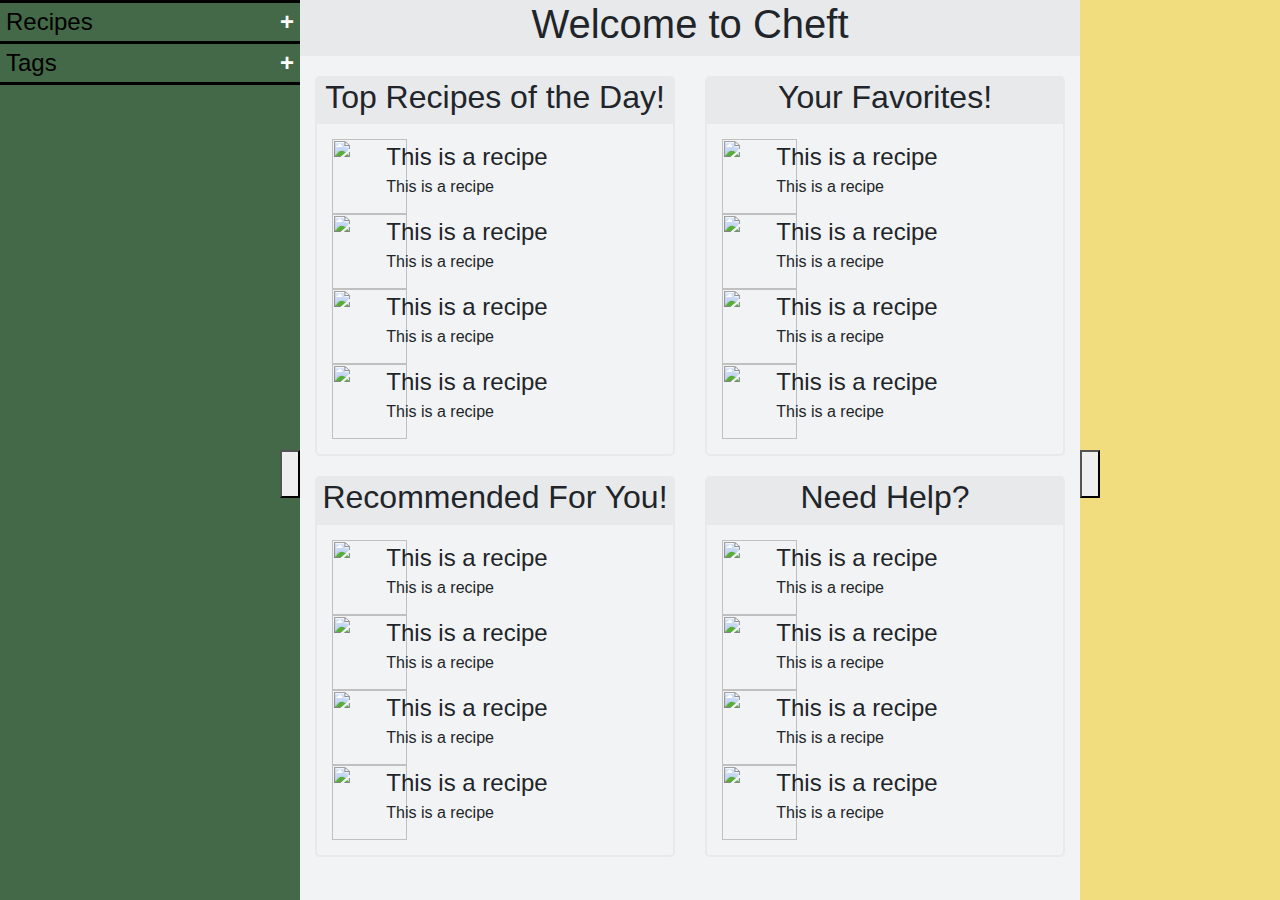
==== app/index/index.html @ 9610a46c "inital commit" ====
<!doctype html>
<html class="no-js" lang="en">

<head>
    <meta charset="utf-8">
    <meta http-equiv="x-ua-compatible" content="ie=edge">
    <title>Cheft</title>
    <meta name="author" content="Group 3">
    <meta name="description" content="Cooking with some theft!">
    <meta name="keywords" content="Cooking Recipe Social Media" />
    <meta name="robots" content="INDEX,FOLLOW">
    
    
    <!-- Load Sidebars -->
    <script src="../../global/js/banner.js"></script>
    
    
    <!-- Bootstrap -->
    <link rel="stylesheet" href="https://stackpath.bootstrapcdn.com/bootstrap/4.3.1/css/bootstrap.min.css" integrity="sha384-ggOyR0iXCbMQv3Xipma34MD+dH/1fQ784/j6cY/iJTQUOhcWr7x9JvoRxT2MZw1T" crossorigin="anonymous">

    <!-- Load Style Sheets-->
    <link rel="stylesheet" href="./index.css">
    <link rel="stylesheet" href="../../global/css/site.css">
    

</head>

<body>

    <div class="main">

        <div class="Sidebar-Left" id="Sidebar-Left"></div>

        <div class="content">
            <div class="banner-wrapper">
                <h1>Welcome to Cheft</h1>
            </div>
            <div class="widget-area">
                <div class="row">
                    <div class="col-lg-6">
                        <div class="widget-wrapper">
                            <div class="widget-header">
                                <h2>Top Recipes of the Day!</h2>
                            </div>
                            <div class="widget-body">
                                <div class="row">
                                    <div class="col-12">
                                        <div class="row no-gutters">
                                            <div class="col-sm-2">
                                                <img src="../../assets/img/recipe/temp.jpg" width="75px" height="75px">
                                            </div>
                                            <div class="col-sm-10">
                                                <div style="display:flex; flex-direction:column;">
                                                    <span style="font-size: 24px;">This is a recipe</span>
                                                    <span style="font-size: 16px;">This is a recipe</span>
                                                </div>
                                            </div>
                                        </div>
                                    </div>
                                    <div class="col-12">
                                        <div class="row no-gutters">
                                            <div class="col-sm-2">
                                                <img src="../../assets/img/recipe/temp.jpg" width="75px" height="75px">
                                            </div>
                                            <div class="col-sm-10">
                                                <div style="display:flex; flex-direction:column;">
                                                    <span style="font-size: 24px;">This is a recipe</span>
                                                    <span style="font-size: 16px;">This is a recipe</span>
                                                </div>
                                            </div>
                                        </div>
                                    </div>
                                    <div class="col-12">
                                        <div class="row no-gutters">
                                            <div class="col-sm-2">
                                                <img src="../../assets/img/recipe/temp.jpg" width="75px" height="75px">
                                            </div>
                                            <div class="col-sm-10">
                                                <div style="display:flex; flex-direction:column;">
                                                    <span style="font-size: 24px;">This is a recipe</span>
                                                    <span style="font-size: 16px;">This is a recipe</span>
                                                </div>
                                            </div>
                                        </div>
                                    </div>
                                    <div class="col-12">
                                        <div class="row no-gutters">
                                            <div class="col-sm-2">
                                                <img src="../../assets/img/recipe/temp.jpg" width="75px" height="75px">
                                            </div>
                                            <div class="col-sm-10">
                                                <div style="display:flex; flex-direction:column;">
                                                    <span style="font-size: 24px;">This is a recipe</span>
                                                    <span style="font-size: 16px;">This is a recipe</span>
                                                </div>
                                            </div>
                                        </div>
                                    </div>
                                </div>
                            </div>
                        </div>
                    </div>
                    <div class="col-lg-6">
                        <div class="widget-wrapper">
                            <div class="widget-header">
                                <h2>Your Favorites!</h2>
                            </div>
                            <div class="widget-body">
                                <div class="row">
                                    <div class="col-12">
                                        <div class="row no-gutters">
                                            <div class="col-sm-2">
                                                <img src="../../assets/img/recipe/temp.jpg" width="75px" height="75px">
                                            </div>
                                            <div class="col-sm-10">
                                                <div style="display:flex; flex-direction:column;">
                                                    <span style="font-size: 24px;">This is a recipe</span>
                                                    <span style="font-size: 16px;">This is a recipe</span>
                                                </div>
                                            </div>
                                        </div>
                                    </div>
                                    <div class="col-12">
                                        <div class="row no-gutters">
                                            <div class="col-sm-2">
                                                <img src="../../assets/img/recipe/temp.jpg" width="75px" height="75px">
                                            </div>
                                            <div class="col-sm-10">
                                                <div style="display:flex; flex-direction:column;">
                                                    <span style="font-size: 24px;">This is a recipe</span>
                                                    <span style="font-size: 16px;">This is a recipe</span>
                                                </div>
                                            </div>
                                        </div>
                                    </div>
                                    <div class="col-12">
                                        <div class="row no-gutters">
                                            <div class="col-sm-2">
                                                <img src="../../assets/img/recipe/temp.jpg" width="75px" height="75px">
                                            </div>
                                            <div class="col-sm-10">
                                                <div style="display:flex; flex-direction:column;">
                                                    <span style="font-size: 24px;">This is a recipe</span>
                                                    <span style="font-size: 16px;">This is a recipe</span>
                                                </div>
                                            </div>
                                        </div>
                                    </div>
                                    <div class="col-12">
                                        <div class="row no-gutters">
                                            <div class="col-sm-2">
                                                <img src="../../assets/img/recipe/temp.jpg" width="75px" height="75px">
                                            </div>
                                            <div class="col-sm-10">
                                                <div style="display:flex; flex-direction:column;">
                                                    <span style="font-size: 24px;">This is a recipe</span>
                                                    <span style="font-size: 16px;">This is a recipe</span>
                                                </div>
                                            </div>
                                        </div>
                                    </div>
                                </div>
                            </div>
                        </div>
                    </div>
                    <div class="col-lg-6">
                        <div class="widget-wrapper">
                            <div class="widget-header">
                                <h2>Recommended For You!</h2>
                            </div>
                            <div class="widget-body">
                                <div class="row">
                                    <div class="col-12">
                                        <div class="row no-gutters">
                                            <div class="col-sm-2">
                                                <img src="../../assets/img/recipe/temp.jpg" width="75px" height="75px">
                                            </div>
                                            <div class="col-sm-10">
                                                <div style="display:flex; flex-direction:column;">
                                                    <span style="font-size: 24px;">This is a recipe</span>
                                                    <span style="font-size: 16px;">This is a recipe</span>
                                                </div>
                                            </div>
                                        </div>
                                    </div>
                                    <div class="col-12">
                                        <div class="row no-gutters">
                                            <div class="col-sm-2">
                                                <img src="../../assets/img/recipe/temp.jpg" width="75px" height="75px">
                                            </div>
                                            <div class="col-sm-10">
                                                <div style="display:flex; flex-direction:column;">
                                                    <span style="font-size: 24px;">This is a recipe</span>
                                                    <span style="font-size: 16px;">This is a recipe</span>
                                                </div>
                                            </div>
                                        </div>
                                    </div>
                                    <div class="col-12">
                                        <div class="row no-gutters">
                                            <div class="col-sm-2">
                                                <img src="../../assets/img/recipe/temp.jpg" width="75px" height="75px">
                                            </div>
                                            <div class="col-sm-10">
                                                <div style="display:flex; flex-direction:column;">
                                                    <span style="font-size: 24px;">This is a recipe</span>
                                                    <span style="font-size: 16px;">This is a recipe</span>
                                                </div>
                                            </div>
                                        </div>
                                    </div>
                                    <div class="col-12">
                                        <div class="row no-gutters">
                                            <div class="col-sm-2">
                                                <img src="../../assets/img/recipe/temp.jpg" width="75px" height="75px">
                                            </div>
                                            <div class="col-sm-10">
                                                <div style="display:flex; flex-direction:column;">
                                                    <span style="font-size: 24px;">This is a recipe</span>
                                                    <span style="font-size: 16px;">This is a recipe</span>
                                                </div>
                                            </div>
                                        </div>
                                    </div>
                                </div>
                            </div>
                        </div>
                    </div>
                    <div class="col-lg-6">
                        <div class="widget-wrapper">
                            <div class="widget-header">
                                <h2>Need Help?</h2>
                            </div>
                            <div class="widget-body">
                                <div class="row">
                                    <div class="col-12">
                                        <div class="row no-gutters">
                                            <div class="col-sm-2">
                                                <img src="../../assets/img/recipe/temp.jpg" width="75px" height="75px">
                                            </div>
                                            <div class="col-sm-10">
                                                <div style="display:flex; flex-direction:column;">
                                                    <span style="font-size: 24px;">This is a recipe</span>
                                                    <span style="font-size: 16px;">This is a recipe</span>
                                                </div>
                                            </div>
                                        </div>
                                    </div>
                                    <div class="col-12">
                                        <div class="row no-gutters">
                                            <div class="col-sm-2">
                                                <img src="../../assets/img/recipe/temp.jpg" width="75px" height="75px">
                                            </div>
                                            <div class="col-sm-10">
                                                <div style="display:flex; flex-direction:column;">
                                                    <span style="font-size: 24px;">This is a recipe</span>
                                                    <span style="font-size: 16px;">This is a recipe</span>
                                                </div>
                                            </div>
                                        </div>
                                    </div>
                                    <div class="col-12">
                                        <div class="row no-gutters">
                                            <div class="col-sm-2">
                                                <img src="../../assets/img/recipe/temp.jpg" width="75px" height="75px">
                                            </div>
                                            <div class="col-sm-10">
                                                <div style="display:flex; flex-direction:column;">
                                                    <span style="font-size: 24px;">This is a recipe</span>
                                                    <span style="font-size: 16px;">This is a recipe</span>
                                                </div>
                                            </div>
                                        </div>
                                    </div>
                                    <div class="col-12">
                                        <div class="row no-gutters">
                                            <div class="col-sm-2">
                                                <img src="../../assets/img/recipe/temp.jpg" width="75px" height="75px">
                                            </div>
                                            <div class="col-sm-10">
                                                <div style="display:flex; flex-direction:column;">
                                                    <span style="font-size: 24px;">This is a recipe</span>
                                                    <span style="font-size: 16px;">This is a recipe</span>
                                                </div>
                                            </div>
                                        </div>
                                    </div>
                                </div>
                            </div>
                        </div>
                    </div>
                </div>
            </div>
        </div>
      
        <div class="Sidebar-Right" id="Sidebar-Right"></div>
      
    </div>

    <!-- JavaScript -->
    <script src="https://code.jquery.com/jquery-3.3.1.slim.min.js" integrity="sha384-q8i/X+965DzO0rT7abK41JStQIAqVgRVzpbzo5smXKp4YfRvH+8abtTE1Pi6jizo" crossorigin="anonymous"></script><script src="https://cdnjs.cloudflare.com/ajax/libs/popper.js/1.14.7/umd/popper.min.js" integrity="sha384-UO2eT0CpHqdSJQ6hJty5KVphtPhzWj9WO1clHTMGa3JDZwrnQq4sF86dIHNDz0W1" crossorigin="anonymous"></script>
    <script src="https://stackpath.bootstrapcdn.com/bootstrap/4.3.1/js/bootstrap.min.js" integrity="sha384-JjSmVgyd0p3pXB1rRibZUAYoIIy6OrQ6VrjIEaFf/nJGzIxFDsf4x0xIM+B07jRM" crossorigin="anonymous"></script>
    
    <!-- Load Sidebars -->
    <script src="../../global/js/banner.js"></script>
    <script src="../../global/js/bannerCollapse.js"></script>

    <!-- Load Page Logic -->
    <script src="./index.js"></script>
</body>

</html>
---- app/index/index.css ----
.banner-wrapper
{
    width: 100%;
    display: flex;
    justify-content: center;
    align-items: center;
    background-color: #E7E9EB;
    margin-bottom: 20px;
}

.widget-area
{
    padding-left: 15px;
    padding-right: 15px;
}

.widget-wrapper
{
    border: solid;
    border-width: 2px;
    border-radius: 5px;
    border-color: #E7E9EB;
    margin-bottom: 20px;
}

.widget-header
{
    display: flex;
    justify-content: center;
    align-items: center;
    background-color: #E7E9EB;
}

.widget-body
{
    padding: 15px;
}
---- global/css/site.css ----
body {
width: 100%;
height: 100%;
overflow: hidden;

}

.main {
width: 100%;
height: 100%;
overflow: hidden;
}

.Sidebar-Left {
float: left;
position: fixed;
width: 300px;
height: 100vh;
background-color: #446948;
}

.Sidebar-Left.collapsed {
  width: 20px;
}

.content {
float: left;
width: calc(100% - 500px);
height: 100%;
margin-left: 300px;
min-height: 100vh;
background-color: #f2f3f4;
}

.content.leftCollapse {
  width: calc(100% - 220px);
  margin-left: 20px;
}

.content.rightCollapse {
  width: calc(100% - 320px);
}

.content.wholeCollapse {
  width: calc(100% - 40px);
  margin-left: 20px;
}

.Sidebar-Right {
position: fixed;
margin-left: calc(calc(100% - 500px) + 300px);
width: 200px;
height: 100vh;
background-color: #f2dd7e;
}

.Sidebar-Right.collapsed {
  width: 20px;
  margin-left: calc(calc(100% - 500px) + 300px + 180px);
}


/* Needs to be reconfigured
@media(max-width:1200px ){
    .Sidebar-Left {
        display: none;
    }
    .Sidebar-Right {
        display: none;
    }
    .content {
        width: 100%;
        margin: 0;
    }
}
*/

/* Style the button that is used to open and close the collapsible content */
.collapsible {
    background-color: transparent;
    cursor: pointer;
    border-top: solid;
    border-bottom: none;
    border-left: none;
    border-right: none;
    border-width: 3px;
    width: 100%;
    outline: none;
    text-align: left;
    font-size: 24px;
  }

  .collapsible:last-of-type {
    border-bottom: solid;
  }

  .collapsible:last-of-type.active {
    border-bottom: none;
  }

  
  /* Add a background color to the button if it is clicked on (add the .active class with JS), and when you move the mouse over it (hover) */
  .active, .collapsible:hover {
    background-color: transparent;
  }

  button:focus.collapsible {
    outline: none;
  }

  .collapsible:after {
    content: '\002B';
    color: white;
    font-weight: bold;
    float: right;
    margin-left: 5px;
  }
  
  .active:after {
    content: "\2212";
  }
  
  /* Style the collapsible content. Note: hidden by default */
  .collapse-content {
    padding: 0 18px;
    max-height: 0;
    overflow: hidden;
    transition: max-height 0.2s ease-out;
    background-color: transparent;
  }

  .collapse-left {
    position: absolute;
    top: 50%;
    right: 0;
    height: 3rem;
    width: 20px;
    z-index: 3;
  }
  .collapse-right {
    position: absolute;
    top: 50%;
    left: 0;
    height: 3rem;
    width: 20px;
    z-index: 3;
  }
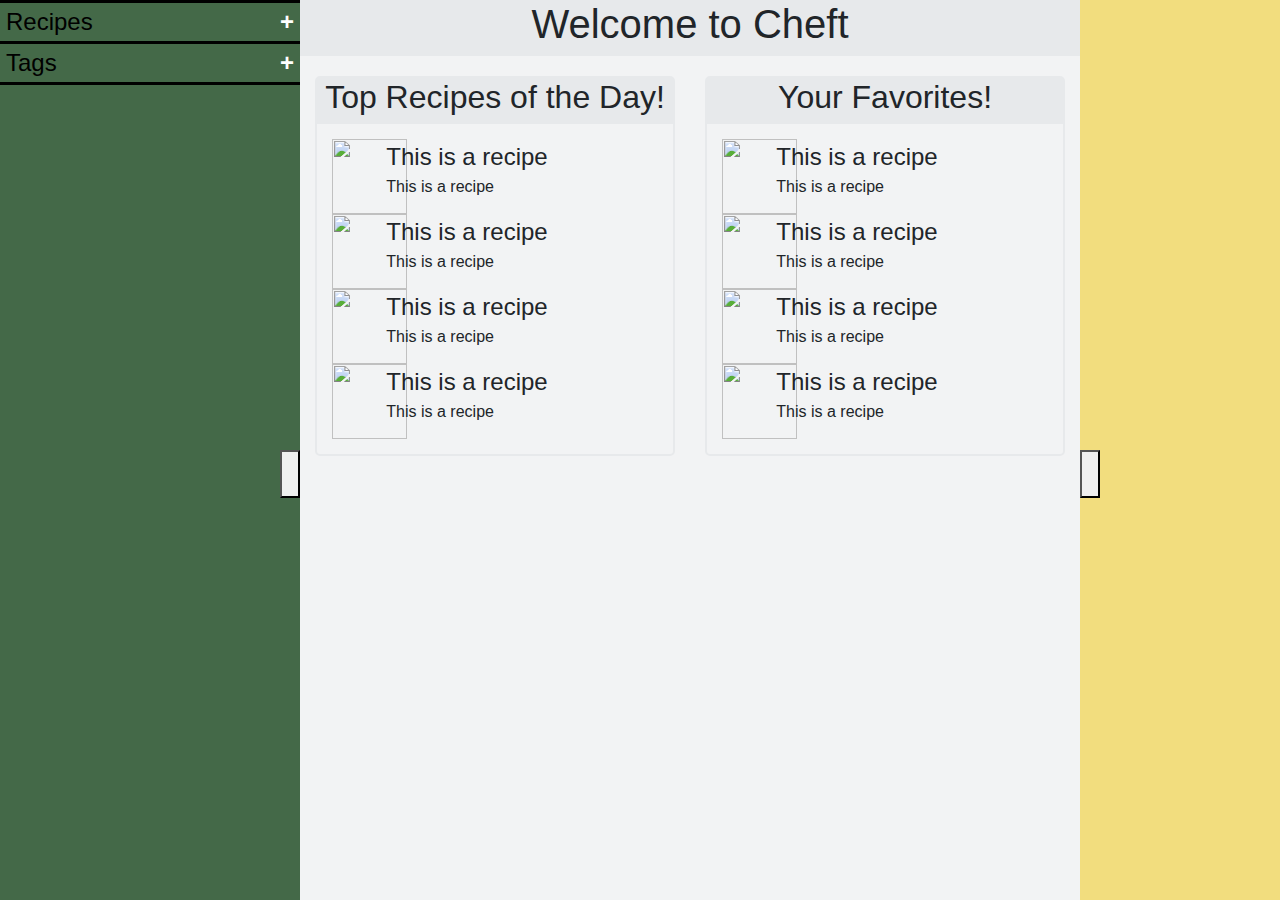
==== commit 6226366e: "Added some comments" ====
--- a/app/index/index.html
+++ b/app/index/index.html
@@ -1,3 +1,5 @@
+<!-- Everything between !doctype html and the end of the head will be roughly the same on every page-->
+
 <!doctype html>
 <html class="no-js" lang="en">
 
@@ -26,80 +28,112 @@
 </head>
 
 <body>
-
+    <!-- Ive only commented the first widget as the rest is just repeated, please let me know if you have any questions-->
+    <!-- Ive also added some whitespace to break things down in a more readable way-->
     <div class="main">
 
+        <!-- This is the div that will be imported from the javascript file "../../global/js/banner.js" -->
         <div class="Sidebar-Left" id="Sidebar-Left"></div>
 
+        <!-- Begining of page content this is the content that will be edited between pages -->
         <div class="content">
+
+            <!-- This is an example of a banner that would appear at the top of the center of the page -->
             <div class="banner-wrapper">
                 <h1>Welcome to Cheft</h1>
             </div>
+
+            <!-- Begin area beneath the header -->
             <div class="widget-area">
+                <!-- A row takes up 100% of the width of the containing div and scales its height to its content columns inside the row are in fractions of 12 (so 12/12 would be 100% width, 4/12 would be 33% width) -->
                 <div class="row">
+                    <!-- This is a column-6, so that number is 6/12 so its half of the length of the total row -->
+                    <!-- The lg or large specification is what sets the breakpoint, it is basically the pixel count at which the column breaks from its 50% width (6/12) to 100% (12/12)-->
                     <div class="col-lg-6">
+                        <!-- widgetWrapper is nothing more than a container div surrounding what is in the column, it allows for more styling control of the content within as I dont want to edit the column stylings-->
                         <div class="widget-wrapper">
+                            <!-- this is the same as the banner wrapper, basically a simple div with a header inside stylings are linked in index.css-->
                             <div class="widget-header">
                                 <h2>Top Recipes of the Day!</h2>
                             </div>
+                            <!-- this begins the main "body" of the widget or the section that were creating-->
                             <div class="widget-body">
+                                <!-- another row within that body, these rows will contain each "entry" into the section-->
                                 <div class="row">
-                                    <div class="col-12">
-                                        <div class="row no-gutters">
-                                            <div class="col-sm-2">
-                                                <img src="../../assets/img/recipe/temp.jpg" width="75px" height="75px">
-                                            </div>
-                                            <div class="col-sm-10">
-                                                <div style="display:flex; flex-direction:column;">
-                                                    <span style="font-size: 24px;">This is a recipe</span>
-                                                    <span style="font-size: 16px;">This is a recipe</span>
-                                                </div>
-                                            </div>
-                                        </div>
-                                    </div>
-                                    <div class="col-12">
-                                        <div class="row no-gutters">
-                                            <div class="col-sm-2">
-                                                <img src="../../assets/img/recipe/temp.jpg" width="75px" height="75px">
-                                            </div>
-                                            <div class="col-sm-10">
-                                                <div style="display:flex; flex-direction:column;">
-                                                    <span style="font-size: 24px;">This is a recipe</span>
-                                                    <span style="font-size: 16px;">This is a recipe</span>
-                                                </div>
-                                            </div>
-                                        </div>
-                                    </div>
-                                    <div class="col-12">
-                                        <div class="row no-gutters">
-                                            <div class="col-sm-2">
-                                                <img src="../../assets/img/recipe/temp.jpg" width="75px" height="75px">
-                                            </div>
-                                            <div class="col-sm-10">
-                                                <div style="display:flex; flex-direction:column;">
-                                                    <span style="font-size: 24px;">This is a recipe</span>
-                                                    <span style="font-size: 16px;">This is a recipe</span>
-                                                </div>
-                                            </div>
-                                        </div>
-                                    </div>
-                                    <div class="col-12">
-                                        <div class="row no-gutters">
-                                            <div class="col-sm-2">
-                                                <img src="../../assets/img/recipe/temp.jpg" width="75px" height="75px">
-                                            </div>
-                                            <div class="col-sm-10">
-                                                <div style="display:flex; flex-direction:column;">
-                                                    <span style="font-size: 24px;">This is a recipe</span>
-                                                    <span style="font-size: 16px;">This is a recipe</span>
-                                                </div>
-                                            </div>
-                                        </div>
-                                    </div>
+
+
+                                    <!-- this col-12 creates a width=100% section within the row to make each col stack on top of each other-->
+                                    <div class="col-12">
+                                        <!-- another row, the no-gutters class just removes gutters between columns, gutters are spacing features of columns that are not necessary in this section-->
+                                        <div class="row no-gutters">
+                                            <!-- this creates a column inside that row no-gutters that is 2/12 the width of the row it breaks at small which means once the page reaches the small size the column will "break and become 100%"-->
+                                            <div class="col-sm-2">
+                                                <!-- this is just a link to the image asset, setting its width and height is risky as it hurts the resizability of the page around it but we can deal with that later-->
+                                                <img src="../../assets/img/recipe/temp.jpg" width="75px" height="75px">
+                                            </div>
+                                            <!-- this creates a column next to the col-sm-2 that is 10/12 filling the rest of the width of the row, it too breaks at page size small-->
+                                            <div class="col-sm-10">
+                                                <!-- this class just gives the content of this div a top to bottom diretion instead of a right to left direction, ask me if youre confused on this its a little hard to type-->
+                                                <div class="widget-entry">
+                                                    <span style="font-size: 24px;">This is a recipe</span>
+                                                    <span style="font-size: 16px;">This is a recipe</span>
+                                                </div>
+                                            </div>
+                                        </div>
+                                    </div>
+
+
+                                    <div class="col-12">
+                                        <div class="row no-gutters">
+                                            <div class="col-sm-2">
+                                                <img src="../../assets/img/recipe/temp.jpg" width="75px" height="75px">
+                                            </div>
+                                            <div class="col-sm-10">
+                                                <div class="widget-entry">
+                                                    <span style="font-size: 24px;">This is a recipe</span>
+                                                    <span style="font-size: 16px;">This is a recipe</span>
+                                                </div>
+                                            </div>
+                                        </div>
+                                    </div>
+
+
+                                    <div class="col-12">
+                                        <div class="row no-gutters">
+                                            <div class="col-sm-2">
+                                                <img src="../../assets/img/recipe/temp.jpg" width="75px" height="75px">
+                                            </div>
+                                            <div class="col-sm-10">
+                                                <div class="widget-entry">
+                                                    <span style="font-size: 24px;">This is a recipe</span>
+                                                    <span style="font-size: 16px;">This is a recipe</span>
+                                                </div>
+                                            </div>
+                                        </div>
+                                    </div>
+
+
+                                    <div class="col-12">
+                                        <div class="row no-gutters">
+                                            <div class="col-sm-2">
+                                                <img src="../../assets/img/recipe/temp.jpg" width="75px" height="75px">
+                                            </div>
+                                            <div class="col-sm-10">
+                                                <div class="widget-entry">
+                                                    <span style="font-size: 24px;">This is a recipe</span>
+                                                    <span style="font-size: 16px;">This is a recipe</span>
+                                                </div>
+                                            </div>
+                                        </div>
+                                    </div>
+
+
                                 </div>
                             </div>
                         </div>
                     </div>
+
+
                     <div class="col-lg-6">
                         <div class="widget-wrapper">
                             <div class="widget-header">
@@ -107,184 +141,68 @@
                             </div>
                             <div class="widget-body">
                                 <div class="row">
-                                    <div class="col-12">
-                                        <div class="row no-gutters">
-                                            <div class="col-sm-2">
-                                                <img src="../../assets/img/recipe/temp.jpg" width="75px" height="75px">
-                                            </div>
-                                            <div class="col-sm-10">
-                                                <div style="display:flex; flex-direction:column;">
-                                                    <span style="font-size: 24px;">This is a recipe</span>
-                                                    <span style="font-size: 16px;">This is a recipe</span>
-                                                </div>
-                                            </div>
-                                        </div>
-                                    </div>
-                                    <div class="col-12">
-                                        <div class="row no-gutters">
-                                            <div class="col-sm-2">
-                                                <img src="../../assets/img/recipe/temp.jpg" width="75px" height="75px">
-                                            </div>
-                                            <div class="col-sm-10">
-                                                <div style="display:flex; flex-direction:column;">
-                                                    <span style="font-size: 24px;">This is a recipe</span>
-                                                    <span style="font-size: 16px;">This is a recipe</span>
-                                                </div>
-                                            </div>
-                                        </div>
-                                    </div>
-                                    <div class="col-12">
-                                        <div class="row no-gutters">
-                                            <div class="col-sm-2">
-                                                <img src="../../assets/img/recipe/temp.jpg" width="75px" height="75px">
-                                            </div>
-                                            <div class="col-sm-10">
-                                                <div style="display:flex; flex-direction:column;">
-                                                    <span style="font-size: 24px;">This is a recipe</span>
-                                                    <span style="font-size: 16px;">This is a recipe</span>
-                                                </div>
-                                            </div>
-                                        </div>
-                                    </div>
-                                    <div class="col-12">
-                                        <div class="row no-gutters">
-                                            <div class="col-sm-2">
-                                                <img src="../../assets/img/recipe/temp.jpg" width="75px" height="75px">
-                                            </div>
-                                            <div class="col-sm-10">
-                                                <div style="display:flex; flex-direction:column;">
-                                                    <span style="font-size: 24px;">This is a recipe</span>
-                                                    <span style="font-size: 16px;">This is a recipe</span>
-                                                </div>
-                                            </div>
-                                        </div>
-                                    </div>
-                                </div>
-                            </div>
-                        </div>
-                    </div>
-                    <div class="col-lg-6">
-                        <div class="widget-wrapper">
-                            <div class="widget-header">
-                                <h2>Recommended For You!</h2>
-                            </div>
-                            <div class="widget-body">
-                                <div class="row">
-                                    <div class="col-12">
-                                        <div class="row no-gutters">
-                                            <div class="col-sm-2">
-                                                <img src="../../assets/img/recipe/temp.jpg" width="75px" height="75px">
-                                            </div>
-                                            <div class="col-sm-10">
-                                                <div style="display:flex; flex-direction:column;">
-                                                    <span style="font-size: 24px;">This is a recipe</span>
-                                                    <span style="font-size: 16px;">This is a recipe</span>
-                                                </div>
-                                            </div>
-                                        </div>
-                                    </div>
-                                    <div class="col-12">
-                                        <div class="row no-gutters">
-                                            <div class="col-sm-2">
-                                                <img src="../../assets/img/recipe/temp.jpg" width="75px" height="75px">
-                                            </div>
-                                            <div class="col-sm-10">
-                                                <div style="display:flex; flex-direction:column;">
-                                                    <span style="font-size: 24px;">This is a recipe</span>
-                                                    <span style="font-size: 16px;">This is a recipe</span>
-                                                </div>
-                                            </div>
-                                        </div>
-                                    </div>
-                                    <div class="col-12">
-                                        <div class="row no-gutters">
-                                            <div class="col-sm-2">
-                                                <img src="../../assets/img/recipe/temp.jpg" width="75px" height="75px">
-                                            </div>
-                                            <div class="col-sm-10">
-                                                <div style="display:flex; flex-direction:column;">
-                                                    <span style="font-size: 24px;">This is a recipe</span>
-                                                    <span style="font-size: 16px;">This is a recipe</span>
-                                                </div>
-                                            </div>
-                                        </div>
-                                    </div>
-                                    <div class="col-12">
-                                        <div class="row no-gutters">
-                                            <div class="col-sm-2">
-                                                <img src="../../assets/img/recipe/temp.jpg" width="75px" height="75px">
-                                            </div>
-                                            <div class="col-sm-10">
-                                                <div style="display:flex; flex-direction:column;">
-                                                    <span style="font-size: 24px;">This is a recipe</span>
-                                                    <span style="font-size: 16px;">This is a recipe</span>
-                                                </div>
-                                            </div>
-                                        </div>
-                                    </div>
-                                </div>
-                            </div>
-                        </div>
-                    </div>
-                    <div class="col-lg-6">
-                        <div class="widget-wrapper">
-                            <div class="widget-header">
-                                <h2>Need Help?</h2>
-                            </div>
-                            <div class="widget-body">
-                                <div class="row">
-                                    <div class="col-12">
-                                        <div class="row no-gutters">
-                                            <div class="col-sm-2">
-                                                <img src="../../assets/img/recipe/temp.jpg" width="75px" height="75px">
-                                            </div>
-                                            <div class="col-sm-10">
-                                                <div style="display:flex; flex-direction:column;">
-                                                    <span style="font-size: 24px;">This is a recipe</span>
-                                                    <span style="font-size: 16px;">This is a recipe</span>
-                                                </div>
-                                            </div>
-                                        </div>
-                                    </div>
-                                    <div class="col-12">
-                                        <div class="row no-gutters">
-                                            <div class="col-sm-2">
-                                                <img src="../../assets/img/recipe/temp.jpg" width="75px" height="75px">
-                                            </div>
-                                            <div class="col-sm-10">
-                                                <div style="display:flex; flex-direction:column;">
-                                                    <span style="font-size: 24px;">This is a recipe</span>
-                                                    <span style="font-size: 16px;">This is a recipe</span>
-                                                </div>
-                                            </div>
-                                        </div>
-                                    </div>
-                                    <div class="col-12">
-                                        <div class="row no-gutters">
-                                            <div class="col-sm-2">
-                                                <img src="../../assets/img/recipe/temp.jpg" width="75px" height="75px">
-                                            </div>
-                                            <div class="col-sm-10">
-                                                <div style="display:flex; flex-direction:column;">
-                                                    <span style="font-size: 24px;">This is a recipe</span>
-                                                    <span style="font-size: 16px;">This is a recipe</span>
-                                                </div>
-                                            </div>
-                                        </div>
-                                    </div>
-                                    <div class="col-12">
-                                        <div class="row no-gutters">
-                                            <div class="col-sm-2">
-                                                <img src="../../assets/img/recipe/temp.jpg" width="75px" height="75px">
-                                            </div>
-                                            <div class="col-sm-10">
-                                                <div style="display:flex; flex-direction:column;">
-                                                    <span style="font-size: 24px;">This is a recipe</span>
-                                                    <span style="font-size: 16px;">This is a recipe</span>
-                                                </div>
-                                            </div>
-                                        </div>
-                                    </div>
+
+                                    
+                                    <div class="col-12">
+                                        <div class="row no-gutters">
+                                            <div class="col-sm-2">
+                                                <img src="../../assets/img/recipe/temp.jpg" width="75px" height="75px">
+                                            </div>
+                                            <div class="col-sm-10">
+                                                <div class="widget-entry">
+                                                    <span style="font-size: 24px;">This is a recipe</span>
+                                                    <span style="font-size: 16px;">This is a recipe</span>
+                                                </div>
+                                            </div>
+                                        </div>
+                                    </div>
+
+
+                                    <div class="col-12">
+                                        <div class="row no-gutters">
+                                            <div class="col-sm-2">
+                                                <img src="../../assets/img/recipe/temp.jpg" width="75px" height="75px">
+                                            </div>
+                                            <div class="col-sm-10">
+                                                <div class="widget-entry">
+                                                    <span style="font-size: 24px;">This is a recipe</span>
+                                                    <span style="font-size: 16px;">This is a recipe</span>
+                                                </div>
+                                            </div>
+                                        </div>
+                                    </div>
+
+
+                                    <div class="col-12">
+                                        <div class="row no-gutters">
+                                            <div class="col-sm-2">
+                                                <img src="../../assets/img/recipe/temp.jpg" width="75px" height="75px">
+                                            </div>
+                                            <div class="col-sm-10">
+                                                <div class="widget-entry">
+                                                    <span style="font-size: 24px;">This is a recipe</span>
+                                                    <span style="font-size: 16px;">This is a recipe</span>
+                                                </div>
+                                            </div>
+                                        </div>
+                                    </div>
+
+
+                                    <div class="col-12">
+                                        <div class="row no-gutters">
+                                            <div class="col-sm-2">
+                                                <img src="../../assets/img/recipe/temp.jpg" width="75px" height="75px">
+                                            </div>
+                                            <div class="col-sm-10">
+                                                <div class="widget-entry">
+                                                    <span style="font-size: 24px;">This is a recipe</span>
+                                                    <span style="font-size: 16px;">This is a recipe</span>
+                                                </div>
+                                            </div>
+                                        </div>
+                                    </div>
+
+
                                 </div>
                             </div>
                         </div>
@@ -292,7 +210,8 @@
                 </div>
             </div>
         </div>
-      
+        
+        <!-- This is the div that will be imported from the javascript file "../../global/js/banner.js" -->
         <div class="Sidebar-Right" id="Sidebar-Right"></div>
       
     </div>
--- a/app/index/index.css
+++ b/app/index/index.css
@@ -34,4 +34,10 @@
 .widget-body
 {
     padding: 15px;
+}
+
+.widget-entry
+{
+    display: flex; 
+    flex-direction: column;
 }--- a/global/css/site.css
+++ b/global/css/site.css
@@ -1,3 +1,5 @@
+/* This is the global styling for the website */
+
 body {
 width: 100%;
 height: 100%;
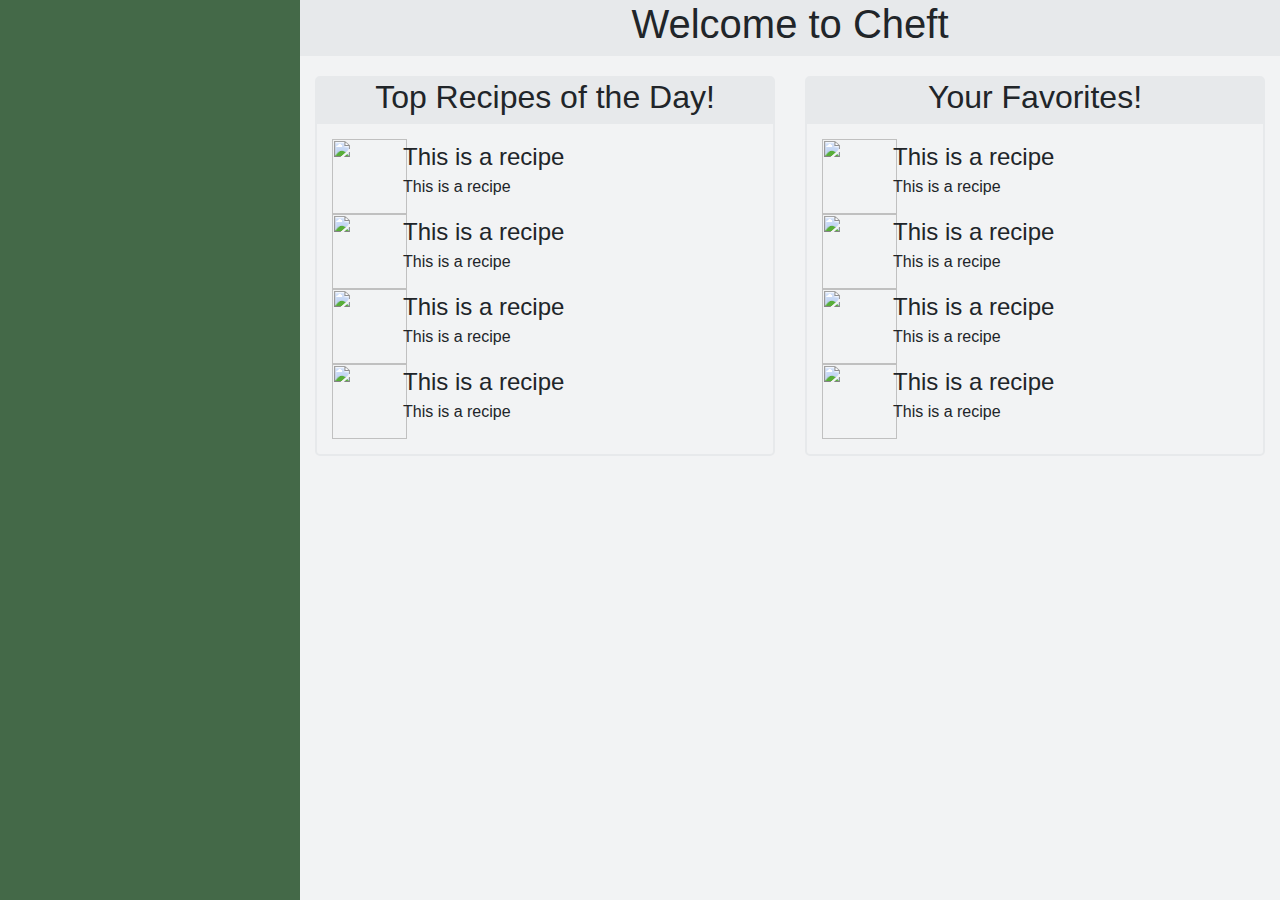
==== commit d529080a: "changed sidebar" ====
--- a/app/index/index.html
+++ b/app/index/index.html
@@ -33,7 +33,7 @@
     <div class="main">
 
         <!-- This is the div that will be imported from the javascript file "../../global/js/banner.js" -->
-        <div class="Sidebar-Left" id="Sidebar-Left"></div>
+        <div class="Sidebar" id="Sidebar"></div>
 
         <!-- Begining of page content this is the content that will be edited between pages -->
         <div class="content">
@@ -210,9 +210,6 @@
                 </div>
             </div>
         </div>
-        
-        <!-- This is the div that will be imported from the javascript file "../../global/js/banner.js" -->
-        <div class="Sidebar-Right" id="Sidebar-Right"></div>
       
     </div>
 
--- a/global/css/site.css
+++ b/global/css/site.css
@@ -13,21 +13,50 @@
 overflow: hidden;
 }
 
-.Sidebar-Left {
+/* Scrollbar Stylings */
+
+/* width */
+::-webkit-scrollbar {
+  width: 10px;
+}
+
+/* Track */
+::-webkit-scrollbar-track {
+  background: transparent;
+}
+
+/* Handle */
+::-webkit-scrollbar-thumb {
+  background: #2B502F;
+}
+
+
+/* Sidebar Stylings */
+.Sidebar {
 float: left;
 position: fixed;
 width: 300px;
 height: 100vh;
 background-color: #446948;
-}
-
-.Sidebar-Left.collapsed {
+z-index: 9;
+}
+
+.sidebar-row {
+  margin-top: 132px;
+  margin-left: 0;
+  margin-right: 0;
+  max-height: calc(100% - 230px);
+  overflow-x: hidden;
+  overflow-y: auto;
+}
+
+.Sidebar.collapsed {
   width: 20px;
 }
 
 .content {
 float: left;
-width: calc(100% - 500px);
+width: calc(100% - 300px);
 height: 100%;
 margin-left: 300px;
 min-height: 100vh;
@@ -35,30 +64,8 @@
 }
 
 .content.leftCollapse {
-  width: calc(100% - 220px);
+  width: calc(100% - 20px);
   margin-left: 20px;
-}
-
-.content.rightCollapse {
-  width: calc(100% - 320px);
-}
-
-.content.wholeCollapse {
-  width: calc(100% - 40px);
-  margin-left: 20px;
-}
-
-.Sidebar-Right {
-position: fixed;
-margin-left: calc(calc(100% - 500px) + 300px);
-width: 200px;
-height: 100vh;
-background-color: #f2dd7e;
-}
-
-.Sidebar-Right.collapsed {
-  width: 20px;
-  margin-left: calc(calc(100% - 500px) + 300px + 180px);
 }
 
 
@@ -79,71 +86,179 @@
 
 /* Style the button that is used to open and close the collapsible content */
 .collapsible {
-    background-color: transparent;
-    cursor: pointer;
-    border-top: solid;
-    border-bottom: none;
-    border-left: none;
-    border-right: none;
-    border-width: 3px;
-    width: 100%;
-    outline: none;
-    text-align: left;
-    font-size: 24px;
-  }
-
-  .collapsible:last-of-type {
-    border-bottom: solid;
-  }
-
-  .collapsible:last-of-type.active {
-    border-bottom: none;
-  }
+  background-color: transparent;
+  cursor: pointer;
+  border-top: none;
+  border-left: none;
+  border-right: none;
+  border-bottom: solid;
+  width: 100%;
+  outline: none;
+  text-align: left;
+  font-size: 24px;
+  padding-top: 10px;
+  padding-left: 10px;
+  padding-right: 20px;
+  padding-bottom: 10px;
+}
+
+.collapsible.active {
+  padding-bottom: none;
+  border-bottom: none;
+}
+
+.collapsible.active + .collapse-content {
+  border-bottom: solid;
+}
+
+.collapsible:last-of-type {
+  border-bottom: solid;
+}
+
+.collapsible:last-of-type.active {
+  border-bottom: none;
+}
 
   
-  /* Add a background color to the button if it is clicked on (add the .active class with JS), and when you move the mouse over it (hover) */
-  .active, .collapsible:hover {
-    background-color: transparent;
-  }
-
-  button:focus.collapsible {
-    outline: none;
-  }
-
-  .collapsible:after {
-    content: '\002B';
-    color: white;
-    font-weight: bold;
-    float: right;
-    margin-left: 5px;
-  }
-  
-  .active:after {
-    content: "\2212";
-  }
-  
-  /* Style the collapsible content. Note: hidden by default */
-  .collapse-content {
-    padding: 0 18px;
-    max-height: 0;
-    overflow: hidden;
-    transition: max-height 0.2s ease-out;
-    background-color: transparent;
-  }
-
-  .collapse-left {
-    position: absolute;
-    top: 50%;
-    right: 0;
-    height: 3rem;
-    width: 20px;
-    z-index: 3;
-  }
-  .collapse-right {
-    position: absolute;
-    top: 50%;
-    left: 0;
-    height: 3rem;
-    width: 20px;
-    z-index: 3;
-  }+/* Add a background color to the button if it is clicked on (add the .active class with JS), and when you move the mouse over it (hover) */
+.active, .collapsible:hover {
+  background-color: transparent;
+}
+
+button:focus.collapsible {
+  outline: none;
+}
+
+.collapsible:after {
+  content: '\002B';
+  color: white;
+  font-weight: bold;
+  float: right;
+  margin-left: 5px;
+}
+
+.active:after {
+  content: "\2212";
+}
+
+/* Style the collapsible content. Note: hidden by default */
+.collapse-content {
+  padding: 0 18px;
+  max-height: 0;
+  overflow: hidden;
+  transition: max-height 0.2s ease-out;
+  background-color: transparent;
+}
+
+ul.collapse-content-list {
+  padding-left: 10px;
+  list-style-position: inside;
+}
+
+.collapse-sidebar-button {
+  position: absolute;
+  top: calc(50% - 100px);
+  right: 0;
+  height: 200px;
+  width: 20px;
+  margin-right: -20px;
+  border-left: solid;
+  border-top: none;
+  border-bottom: none;
+  border-right: none;
+  border-width: 2px;
+  background-color: #446948;
+  border-bottom-right-radius: 100px;
+  border-top-right-radius: 100px;
+  justify-content: center;
+  align-items: center;
+  padding: 0;
+  font-size: 24px;
+  font-weight: 1000;
+}
+
+.collapse-sidebar-button::before {
+  content: "\003c";
+}
+
+.button-collapsed::before {
+  content: "\003e";
+}
+
+.collapse-sidebar-button:hover {
+  background-color: #2B502F;
+}
+
+.collapse-sidebar-button:focus{
+  outline: none;
+}
+.profile-menu {
+  display: flex;
+  justify-content: left;
+  align-items: center;
+  border-bottom: solid;
+  margin-bottom: 10px;
+  height: 73px;
+}
+
+.profile-icon {
+  border: solid;
+  border-width: 2px;
+  border-color: black;
+  border-radius: 10px;
+  height: 50px;
+  width: 50px;
+  margin: 10px;
+}
+
+.profile-name {
+  font-size: 24px;
+  padding-right: 10px;
+}
+
+.top-menu {
+  top: 0;
+  position: absolute;
+  width: 100%;
+  margin: 0;
+}
+
+.bottom-menu {
+  bottom: 0;
+  position: absolute;
+  width: 100%;
+  margin: 0;
+}
+
+.add-menu {
+  border-bottom: solid;
+  height: 49px;
+}
+
+.logout-menu {
+  border-bottom: solid;
+  border-top: solid;
+  height: 49px;
+}
+
+.help-menu {
+  height: 49px;
+}
+
+.add-button {
+  width: 100%;
+  color: black;
+  margin-bottom: 10px;
+  display: flex;
+  justify-content: center;
+  align-items: center;
+}
+
+.add-button span {
+  font-size: 24px;
+}
+
+.dropdown-menu-custom {
+  overflow-x: hidden;
+  overflow-y: auto;
+}
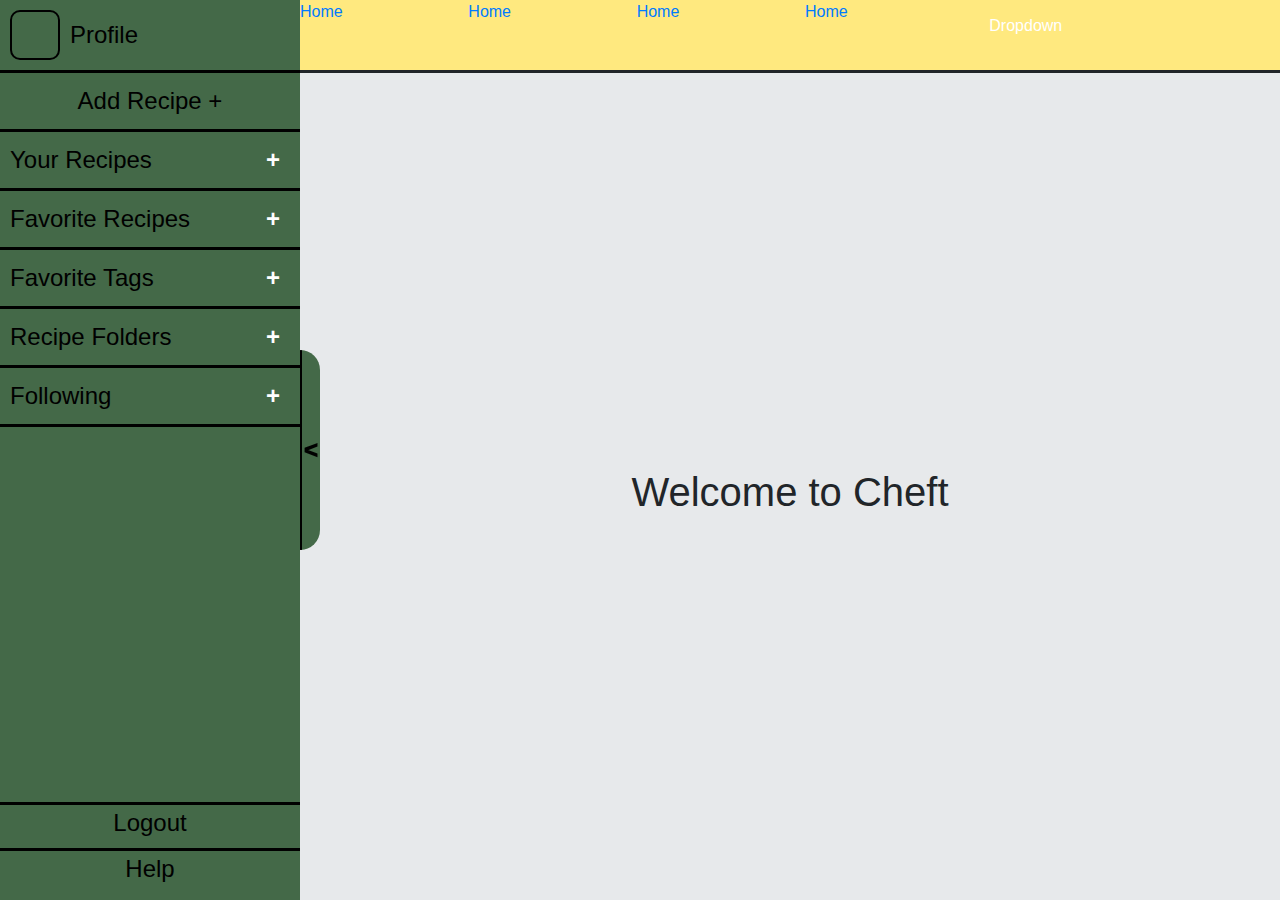
==== commit c466a7b3: "Began work on header piece" ====
--- a/app/index/index.html
+++ b/app/index/index.html
@@ -36,9 +36,10 @@
         <div class="Sidebar" id="Sidebar"></div>
 
         <!-- Begining of page content this is the content that will be edited between pages -->
-        <div class="content">
+        <div class="content" id="content">
 
             <!-- This is an example of a banner that would appear at the top of the center of the page -->
+            <div class="Navbar" id="Navbar"></div>
             <div class="banner-wrapper">
                 <h1>Welcome to Cheft</h1>
             </div>
@@ -219,6 +220,7 @@
     
     <!-- Load Sidebars -->
     <script src="../../global/js/banner.js"></script>
+    <script src="../../global/js/navbarScroll.js"></script>
     <script src="../../global/js/bannerCollapse.js"></script>
 
     <!-- Load Page Logic -->
--- a/app/index/index.css
+++ b/app/index/index.css
@@ -1,10 +1,14 @@
 .banner-wrapper
 {
-    width: 100%;
+    width: calc (100% + 40px);
+    height: 94vh;
     display: flex;
     justify-content: center;
     align-items: center;
     background-color: #E7E9EB;
+    margin-top: -20px;
+    margin-left: -20px;
+    margin-right: -20px;
     margin-bottom: 20px;
 }
 
--- a/global/css/site.css
+++ b/global/css/site.css
@@ -13,6 +13,11 @@
 overflow: hidden;
 }
 
+.content {
+  overflow-x: hidden;
+  overflow-y: auto;
+}
+
 /* Scrollbar Stylings */
 
 /* width */
@@ -28,6 +33,80 @@
 /* Handle */
 ::-webkit-scrollbar-thumb {
   background: #2B502F;
+}
+
+/* Button */
+::-webkit-scrollbar-button {
+  display: none;
+}
+
+/* Navbar Stylings */
+.Navbar {
+  margin-top: -20px;
+  margin-left: -20px;
+  margin-right: -20px;
+  margin-bottom: 20px;
+  width: calc(100% + 40px);
+  height: 73px;
+  border-bottom: solid;
+  border-top: none;
+  border-left: none;
+  border-right: none;
+  background-color: #ffe97f;
+}
+
+.sticky {
+  position: fixed;
+  top: 20px;
+  height: 73px;
+}
+
+/* The dropdown container */
+.dropdown {
+  float: left;
+  overflow: hidden;
+}
+
+/* Dropdown button */
+.nav-dropdown .nav-dropbtn {
+  font-size: 16px;
+  border: none;
+  outline: none;
+  color: white;
+  padding: 14px 16px;
+  background-color: inherit;
+  font-family: inherit; /* Important for vertical align on mobile phones */
+  margin: 0; /* Important for vertical align on mobile phones */
+}
+
+/* Dropdown content (hidden by default) */
+.nav-dropdown-content {
+  display: none;
+  position: absolute;
+  background-color: #f9f9f9;
+  min-width: 160px;
+  box-shadow: 0px 8px 16px 0px rgba(0,0,0,0.2);
+  z-index: 1;
+}
+
+/* Links inside the dropdown */
+.nav-dropdown-content a {
+  float: none;
+  color: black;
+  padding: 12px 16px;
+  text-decoration: none;
+  display: block;
+  text-align: left;
+}
+
+/* Add a grey background color to dropdown links on hover */
+.nav-dropdown-content a:hover {
+  background-color: #ddd;
+}
+
+/* Show the dropdown menu on hover */
+.nav-dropbtn:hover + .nav-dropdown-content {
+  display: block;
 }
 
 
@@ -39,6 +118,16 @@
 height: 100vh;
 background-color: #446948;
 z-index: 9;
+color: black;
+}
+
+.Sidebar a {
+  color: inherit;
+}
+
+.Sidebar a:hover {
+  color: #779C7B;
+  text-decoration: none;
 }
 
 .sidebar-row {
@@ -58,9 +147,11 @@
 float: left;
 width: calc(100% - 300px);
 height: 100%;
+max-height: 100vh;
 margin-left: 300px;
 min-height: 100vh;
 background-color: #f2f3f4;
+padding: 20px;
 }
 
 .content.leftCollapse {
@@ -103,7 +194,7 @@
 }
 
 .collapsible.active {
-  padding-bottom: none;
+  padding-bottom: 0;
   border-bottom: none;
 }
 
@@ -111,13 +202,6 @@
   border-bottom: solid;
 }
 
-.collapsible:last-of-type {
-  border-bottom: solid;
-}
-
-.collapsible:last-of-type.active {
-  border-bottom: none;
-}
 
   
 /* Add a background color to the button if it is clicked on (add the .active class with JS), and when you move the mouse over it (hover) */
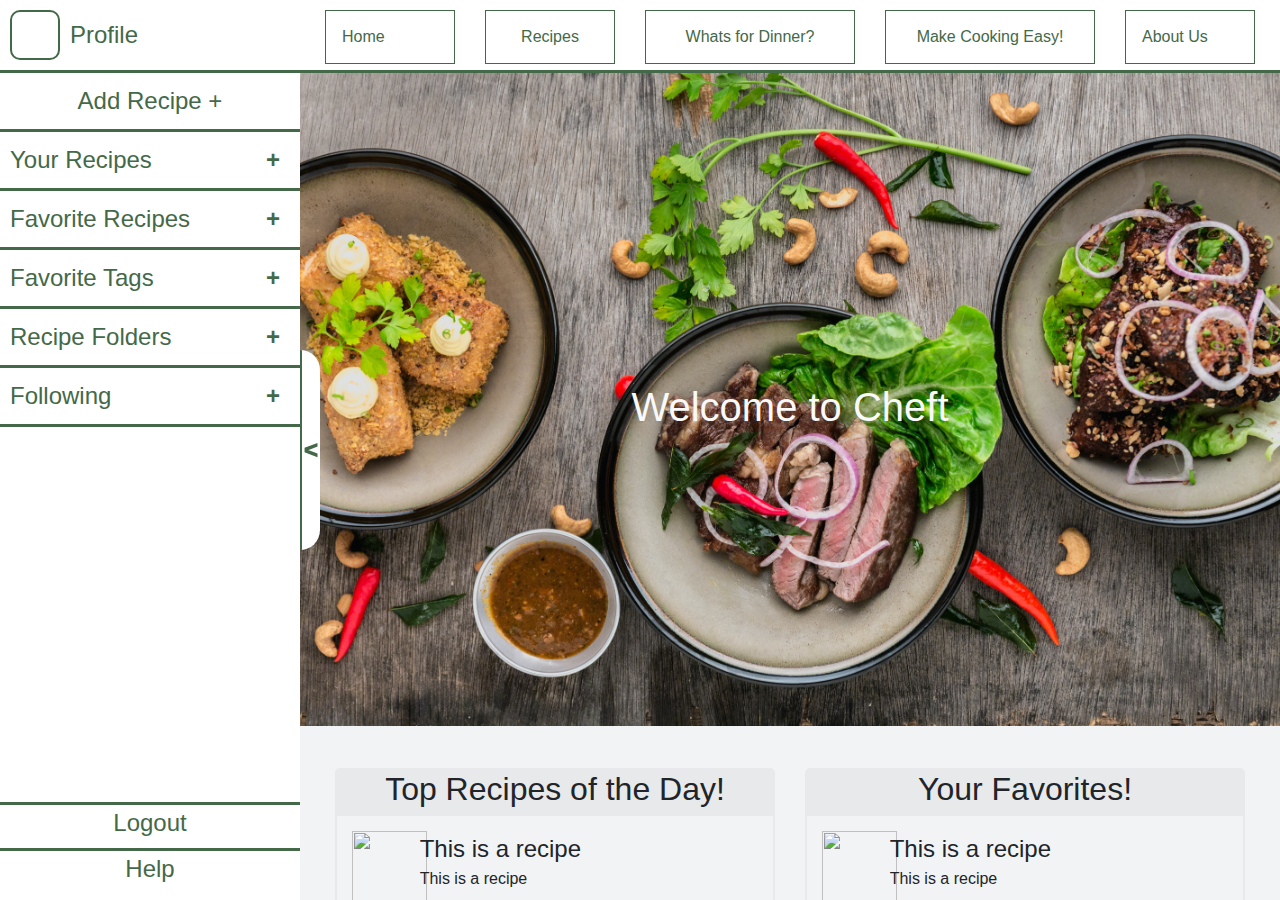
==== commit 50c2e369: "Changed Sticky Navbar, added index hero, other bugfix" ====
--- a/app/index/index.html
+++ b/app/index/index.html
@@ -13,9 +13,9 @@
     <meta name="robots" content="INDEX,FOLLOW">
     
     
-    <!-- Load Sidebars -->
-    <script src="../../global/js/banner.js"></script>
-    
+    <!-- JavaScript -->
+    <script src="https://code.jquery.com/jquery-3.1.1.min.js"></script>
+    <script src="https://stackpath.bootstrapcdn.com/bootstrap/4.3.1/js/bootstrap.min.js" integrity="sha384-JjSmVgyd0p3pXB1rRibZUAYoIIy6OrQ6VrjIEaFf/nJGzIxFDsf4x0xIM+B07jRM" crossorigin="anonymous"></script>
     
     <!-- Bootstrap -->
     <link rel="stylesheet" href="https://stackpath.bootstrapcdn.com/bootstrap/4.3.1/css/bootstrap.min.css" integrity="sha384-ggOyR0iXCbMQv3Xipma34MD+dH/1fQ784/j6cY/iJTQUOhcWr7x9JvoRxT2MZw1T" crossorigin="anonymous">
@@ -211,16 +211,10 @@
                 </div>
             </div>
         </div>
-      
     </div>
-
-    <!-- JavaScript -->
-    <script src="https://code.jquery.com/jquery-3.3.1.slim.min.js" integrity="sha384-q8i/X+965DzO0rT7abK41JStQIAqVgRVzpbzo5smXKp4YfRvH+8abtTE1Pi6jizo" crossorigin="anonymous"></script><script src="https://cdnjs.cloudflare.com/ajax/libs/popper.js/1.14.7/umd/popper.min.js" integrity="sha384-UO2eT0CpHqdSJQ6hJty5KVphtPhzWj9WO1clHTMGa3JDZwrnQq4sF86dIHNDz0W1" crossorigin="anonymous"></script>
-    <script src="https://stackpath.bootstrapcdn.com/bootstrap/4.3.1/js/bootstrap.min.js" integrity="sha384-JjSmVgyd0p3pXB1rRibZUAYoIIy6OrQ6VrjIEaFf/nJGzIxFDsf4x0xIM+B07jRM" crossorigin="anonymous"></script>
     
     <!-- Load Sidebars -->
     <script src="../../global/js/banner.js"></script>
-    <script src="../../global/js/navbarScroll.js"></script>
     <script src="../../global/js/bannerCollapse.js"></script>
 
     <!-- Load Page Logic -->
--- a/app/index/index.css
+++ b/app/index/index.css
@@ -1,15 +1,18 @@
 .banner-wrapper
 {
-    width: calc (100% + 40px);
-    height: 94vh;
+    width: calc(100% + 40px);
+    height: 75vh;
     display: flex;
     justify-content: center;
     align-items: center;
-    background-color: #E7E9EB;
+    background-image: url(../../assets/img/hero/lily-banse--YHSwy6uqvk-unsplash.jpg);
+    background-size: 100%;
+    background-repeat: no-repeat;
     margin-top: -20px;
     margin-left: -20px;
     margin-right: -20px;
     margin-bottom: 20px;
+    color: #f9f9f9;
 }
 
 .widget-area
--- a/global/css/site.css
+++ b/global/css/site.css
@@ -52,13 +52,22 @@
   border-top: none;
   border-left: none;
   border-right: none;
-  background-color: #ffe97f;
-}
-
-.sticky {
-  position: fixed;
-  top: 20px;
-  height: 73px;
+  background-color: white;
+  color: #446948;
+}
+
+.Navbar a {
+  float: none;
+  color: #446948;
+  text-decoration: none;
+  display: block;
+  text-align: left;
+}
+
+.nav-row {
+  padding: 10px;
+  margin: 0;
+  justify-content: space-between;
 }
 
 /* The dropdown container */
@@ -68,11 +77,15 @@
 }
 
 /* Dropdown button */
-.nav-dropdown .nav-dropbtn {
+.nav-dropdown .nav-dropbtn, .nav-btn {
+  width: 100%;
+  padding: 0;
   font-size: 16px;
-  border: none;
+  border: solid;
+  border-width: 1px;
+  border-color: #446948;
   outline: none;
-  color: white;
+  color: #446948;
   padding: 14px 16px;
   background-color: inherit;
   font-family: inherit; /* Important for vertical align on mobile phones */
@@ -84,7 +97,7 @@
   display: none;
   position: absolute;
   background-color: #f9f9f9;
-  min-width: 160px;
+  width: calc(100% - 30px);
   box-shadow: 0px 8px 16px 0px rgba(0,0,0,0.2);
   z-index: 1;
 }
@@ -92,7 +105,7 @@
 /* Links inside the dropdown */
 .nav-dropdown-content a {
   float: none;
-  color: black;
+  color: #446948;
   padding: 12px 16px;
   text-decoration: none;
   display: block;
@@ -116,9 +129,9 @@
 position: fixed;
 width: 300px;
 height: 100vh;
-background-color: #446948;
+background-color: white;
 z-index: 9;
-color: black;
+color: #446948;
 }
 
 .Sidebar a {
@@ -179,6 +192,7 @@
 .collapsible {
   background-color: transparent;
   cursor: pointer;
+  color: #446948;
   border-top: none;
   border-left: none;
   border-right: none;
@@ -215,7 +229,7 @@
 
 .collapsible:after {
   content: '\002B';
-  color: white;
+  color: #446948;
   font-weight: bold;
   float: right;
   margin-left: 5px;
@@ -251,7 +265,8 @@
   border-bottom: none;
   border-right: none;
   border-width: 2px;
-  background-color: #446948;
+  color: #446948;
+  background-color: white;
   border-bottom-right-radius: 100px;
   border-top-right-radius: 100px;
   justify-content: center;
@@ -270,7 +285,7 @@
 }
 
 .collapse-sidebar-button:hover {
-  background-color: #2B502F;
+  background-color: #779C7B;
 }
 
 .collapse-sidebar-button:focus{
@@ -288,7 +303,7 @@
 .profile-icon {
   border: solid;
   border-width: 2px;
-  border-color: black;
+  border-color: #446948;
   border-radius: 10px;
   height: 50px;
   width: 50px;
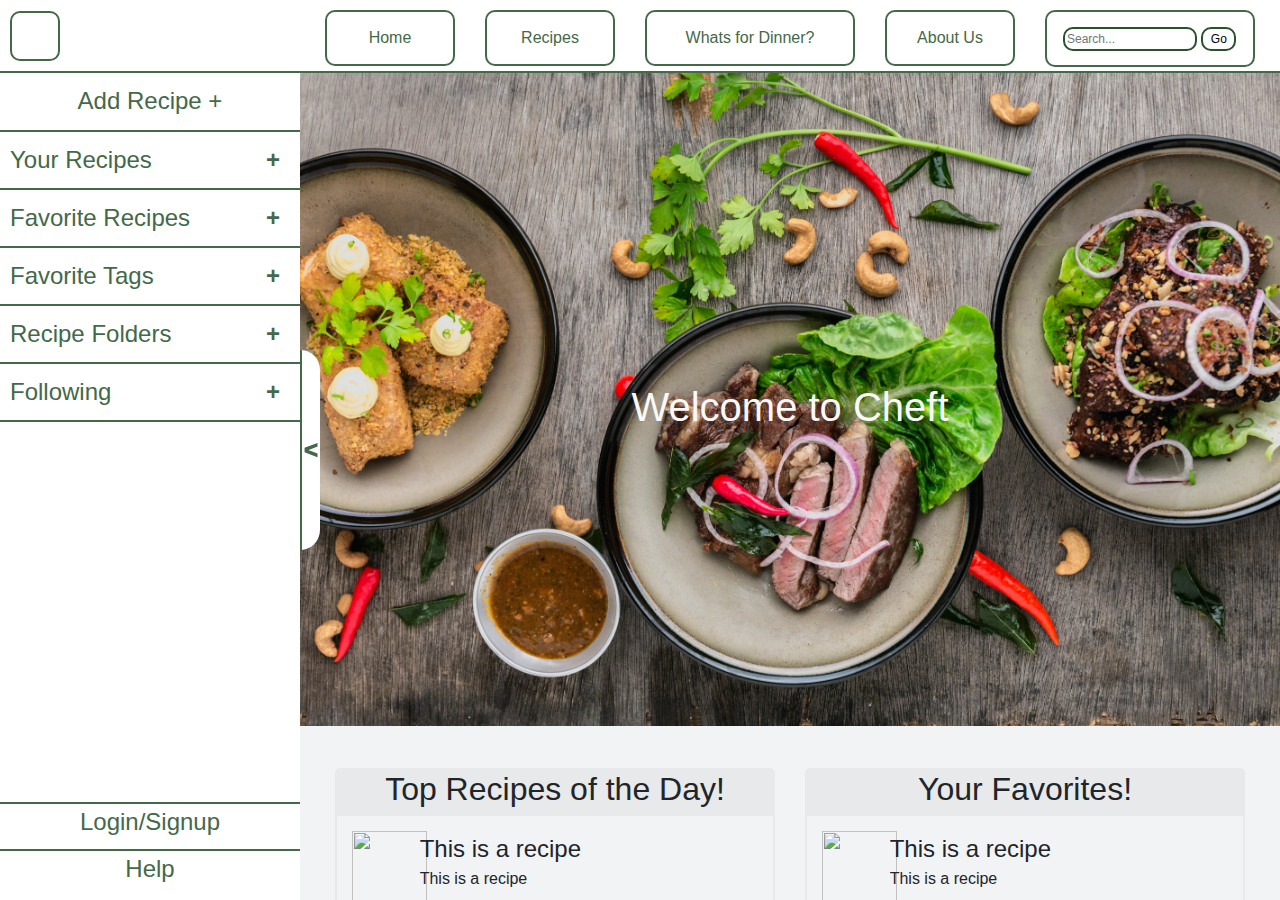
==== commit 5b221292: "5 Hours of progression on login system, favorites, and following" ====
--- a/app/index/index.html
+++ b/app/index/index.html
@@ -217,6 +217,9 @@
     <script src="../../global/js/banner.js"></script>
     <script src="../../global/js/bannerCollapse.js"></script>
 
+    <!-- Load Login -->
+    <script src="../../global/js/user.js"></script>
+
     <!-- Load Page Logic -->
     <script src="./index.js"></script>
 </body>
--- a/global/css/site.css
+++ b/global/css/site.css
@@ -52,6 +52,7 @@
   border-top: none;
   border-left: none;
   border-right: none;
+  border-width: 2px;
   background-color: white;
   color: #446948;
 }
@@ -82,7 +83,8 @@
   padding: 0;
   font-size: 16px;
   border: solid;
-  border-width: 1px;
+  border-width: 2px;
+  border-radius: 10px;
   border-color: #446948;
   outline: none;
   color: #446948;
@@ -90,6 +92,39 @@
   background-color: inherit;
   font-family: inherit; /* Important for vertical align on mobile phones */
   margin: 0; /* Important for vertical align on mobile phones */
+}
+
+.nav-btn a {
+  text-align: center;
+}
+
+.nav-btn input {
+  width: 77%;
+  font-size: 12px;
+  border-style: solid;
+  border-width: 2px;
+  border-radius: 10px;
+  border-color: #2B502F;
+}
+
+.nav-btn button {
+  width: 20%;
+  font-size: 12px;
+  border-style: solid;
+  border-width: 2px;
+  border-radius: 10px;
+  border-color: #2B502F;
+  background-color: white;
+}
+
+.nav-btn button:hover {
+  background-color: #779C7B;
+}
+
+.nav-btn button:focus {
+  background-color: #779C7B;
+  border-style: solid;
+  border-color: #2B502F;
 }
 
 /* Dropdown content (hidden by default) */
@@ -119,6 +154,10 @@
 
 /* Show the dropdown menu on hover */
 .nav-dropbtn:hover + .nav-dropdown-content {
+  display: block;
+}
+
+.nav-dropdown-content:hover {
   display: block;
 }
 
@@ -197,6 +236,7 @@
   border-left: none;
   border-right: none;
   border-bottom: solid;
+  border-width: 2px;
   width: 100%;
   outline: none;
   text-align: left;
@@ -296,6 +336,7 @@
   justify-content: left;
   align-items: center;
   border-bottom: solid;
+  border-width: 2px;
   margin-bottom: 10px;
   height: 73px;
 }
@@ -331,12 +372,14 @@
 
 .add-menu {
   border-bottom: solid;
+  border-width: 2px;
   height: 49px;
 }
 
 .logout-menu {
   border-bottom: solid;
   border-top: solid;
+  border-width: 2px;
   height: 49px;
 }
 
@@ -345,16 +388,20 @@
 }
 
 .add-button {
+  all: unset;
   width: 100%;
-  color: black;
   margin-bottom: 10px;
   display: flex;
   justify-content: center;
   align-items: center;
 }
 
-.add-button span {
+.add-button {
   font-size: 24px;
+}
+
+.add-button:focus {
+  outline: none;
 }
 
 .dropdown-menu-custom {
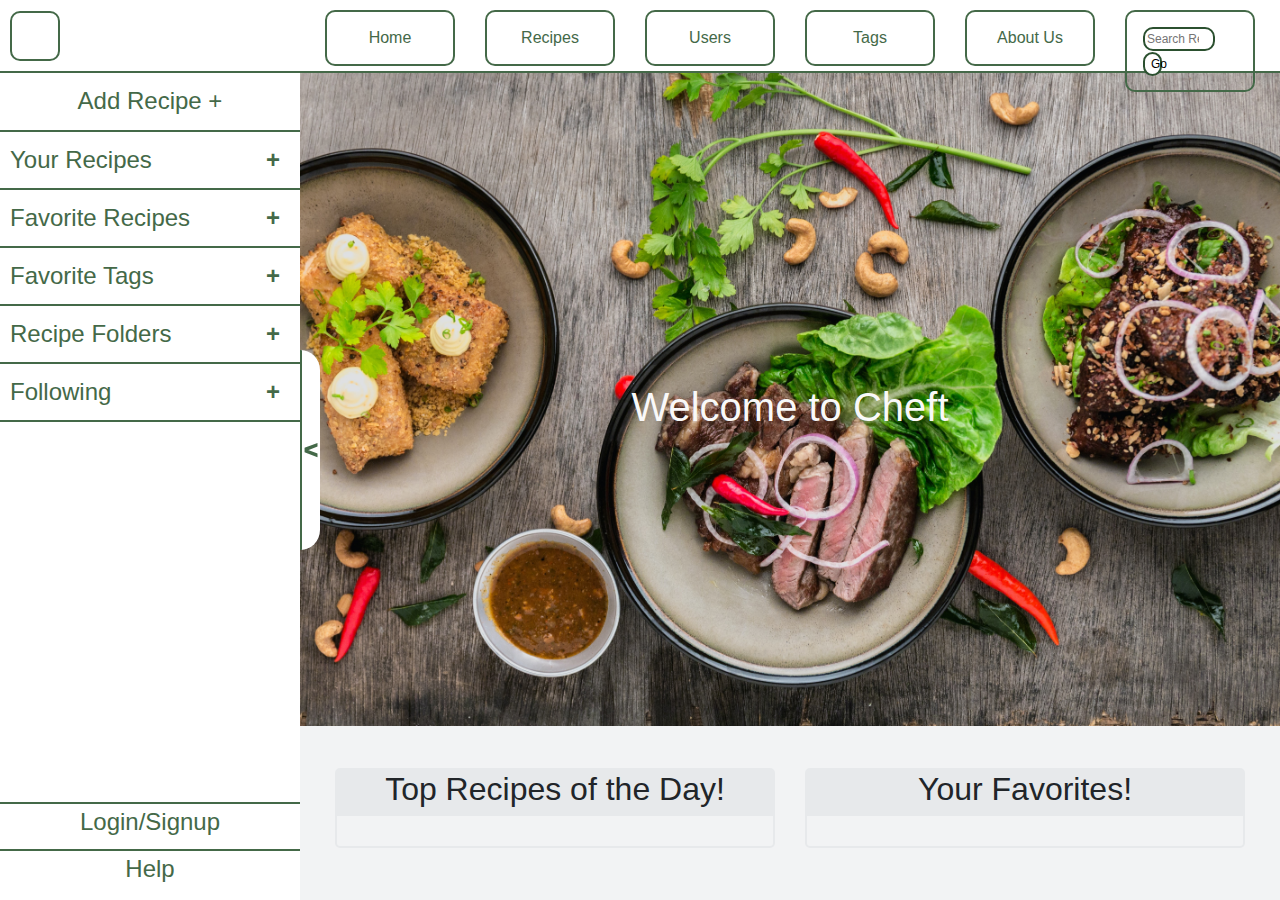
==== commit 5a62b612: "Got Picture Upload and Implementation Started, also added some features to index page" ====
--- a/app/index/index.html
+++ b/app/index/index.html
@@ -58,78 +58,8 @@
                                 <h2>Top Recipes of the Day!</h2>
                             </div>
                             <!-- this begins the main "body" of the widget or the section that were creating-->
-                            <div class="widget-body">
-                                <!-- another row within that body, these rows will contain each "entry" into the section-->
-                                <div class="row">
+                            <div id="returnPopular" class="widget-body">
 
-
-                                    <!-- this col-12 creates a width=100% section within the row to make each col stack on top of each other-->
-                                    <div class="col-12">
-                                        <!-- another row, the no-gutters class just removes gutters between columns, gutters are spacing features of columns that are not necessary in this section-->
-                                        <div class="row no-gutters">
-                                            <!-- this creates a column inside that row no-gutters that is 2/12 the width of the row it breaks at small which means once the page reaches the small size the column will "break and become 100%"-->
-                                            <div class="col-sm-2">
-                                                <!-- this is just a link to the image asset, setting its width and height is risky as it hurts the resizability of the page around it but we can deal with that later-->
-                                                <img src="../../assets/img/recipe/temp.jpg" width="75px" height="75px">
-                                            </div>
-                                            <!-- this creates a column next to the col-sm-2 that is 10/12 filling the rest of the width of the row, it too breaks at page size small-->
-                                            <div class="col-sm-10">
-                                                <!-- this class just gives the content of this div a top to bottom diretion instead of a right to left direction, ask me if youre confused on this its a little hard to type-->
-                                                <div class="widget-entry">
-                                                    <span style="font-size: 24px;">This is a recipe</span>
-                                                    <span style="font-size: 16px;">This is a recipe</span>
-                                                </div>
-                                            </div>
-                                        </div>
-                                    </div>
-
-
-                                    <div class="col-12">
-                                        <div class="row no-gutters">
-                                            <div class="col-sm-2">
-                                                <img src="../../assets/img/recipe/temp.jpg" width="75px" height="75px">
-                                            </div>
-                                            <div class="col-sm-10">
-                                                <div class="widget-entry">
-                                                    <span style="font-size: 24px;">This is a recipe</span>
-                                                    <span style="font-size: 16px;">This is a recipe</span>
-                                                </div>
-                                            </div>
-                                        </div>
-                                    </div>
-
-
-                                    <div class="col-12">
-                                        <div class="row no-gutters">
-                                            <div class="col-sm-2">
-                                                <img src="../../assets/img/recipe/temp.jpg" width="75px" height="75px">
-                                            </div>
-                                            <div class="col-sm-10">
-                                                <div class="widget-entry">
-                                                    <span style="font-size: 24px;">This is a recipe</span>
-                                                    <span style="font-size: 16px;">This is a recipe</span>
-                                                </div>
-                                            </div>
-                                        </div>
-                                    </div>
-
-
-                                    <div class="col-12">
-                                        <div class="row no-gutters">
-                                            <div class="col-sm-2">
-                                                <img src="../../assets/img/recipe/temp.jpg" width="75px" height="75px">
-                                            </div>
-                                            <div class="col-sm-10">
-                                                <div class="widget-entry">
-                                                    <span style="font-size: 24px;">This is a recipe</span>
-                                                    <span style="font-size: 16px;">This is a recipe</span>
-                                                </div>
-                                            </div>
-                                        </div>
-                                    </div>
-
-
-                                </div>
                             </div>
                         </div>
                     </div>
@@ -140,71 +70,8 @@
                             <div class="widget-header">
                                 <h2>Your Favorites!</h2>
                             </div>
-                            <div class="widget-body">
-                                <div class="row">
+                            <div id="returnFavorite" class="widget-body">
 
-                                    
-                                    <div class="col-12">
-                                        <div class="row no-gutters">
-                                            <div class="col-sm-2">
-                                                <img src="../../assets/img/recipe/temp.jpg" width="75px" height="75px">
-                                            </div>
-                                            <div class="col-sm-10">
-                                                <div class="widget-entry">
-                                                    <span style="font-size: 24px;">This is a recipe</span>
-                                                    <span style="font-size: 16px;">This is a recipe</span>
-                                                </div>
-                                            </div>
-                                        </div>
-                                    </div>
-
-
-                                    <div class="col-12">
-                                        <div class="row no-gutters">
-                                            <div class="col-sm-2">
-                                                <img src="../../assets/img/recipe/temp.jpg" width="75px" height="75px">
-                                            </div>
-                                            <div class="col-sm-10">
-                                                <div class="widget-entry">
-                                                    <span style="font-size: 24px;">This is a recipe</span>
-                                                    <span style="font-size: 16px;">This is a recipe</span>
-                                                </div>
-                                            </div>
-                                        </div>
-                                    </div>
-
-
-                                    <div class="col-12">
-                                        <div class="row no-gutters">
-                                            <div class="col-sm-2">
-                                                <img src="../../assets/img/recipe/temp.jpg" width="75px" height="75px">
-                                            </div>
-                                            <div class="col-sm-10">
-                                                <div class="widget-entry">
-                                                    <span style="font-size: 24px;">This is a recipe</span>
-                                                    <span style="font-size: 16px;">This is a recipe</span>
-                                                </div>
-                                            </div>
-                                        </div>
-                                    </div>
-
-
-                                    <div class="col-12">
-                                        <div class="row no-gutters">
-                                            <div class="col-sm-2">
-                                                <img src="../../assets/img/recipe/temp.jpg" width="75px" height="75px">
-                                            </div>
-                                            <div class="col-sm-10">
-                                                <div class="widget-entry">
-                                                    <span style="font-size: 24px;">This is a recipe</span>
-                                                    <span style="font-size: 16px;">This is a recipe</span>
-                                                </div>
-                                            </div>
-                                        </div>
-                                    </div>
-
-
-                                </div>
                             </div>
                         </div>
                     </div>
--- a/app/index/index.css
+++ b/app/index/index.css
@@ -13,38 +13,4 @@
     margin-right: -20px;
     margin-bottom: 20px;
     color: #f9f9f9;
-}
-
-.widget-area
-{
-    padding-left: 15px;
-    padding-right: 15px;
-}
-
-.widget-wrapper
-{
-    border: solid;
-    border-width: 2px;
-    border-radius: 5px;
-    border-color: #E7E9EB;
-    margin-bottom: 20px;
-}
-
-.widget-header
-{
-    display: flex;
-    justify-content: center;
-    align-items: center;
-    background-color: #E7E9EB;
-}
-
-.widget-body
-{
-    padding: 15px;
-}
-
-.widget-entry
-{
-    display: flex; 
-    flex-direction: column;
 }--- a/global/css/site.css
+++ b/global/css/site.css
@@ -71,14 +71,8 @@
   justify-content: space-between;
 }
 
-/* The dropdown container */
-.dropdown {
-  float: left;
-  overflow: hidden;
-}
-
 /* Dropdown button */
-.nav-dropdown .nav-dropbtn, .nav-btn {
+.nav-btn {
   width: 100%;
   padding: 0;
   font-size: 16px;
@@ -126,41 +120,6 @@
   border-style: solid;
   border-color: #2B502F;
 }
-
-/* Dropdown content (hidden by default) */
-.nav-dropdown-content {
-  display: none;
-  position: absolute;
-  background-color: #f9f9f9;
-  width: calc(100% - 30px);
-  box-shadow: 0px 8px 16px 0px rgba(0,0,0,0.2);
-  z-index: 1;
-}
-
-/* Links inside the dropdown */
-.nav-dropdown-content a {
-  float: none;
-  color: #446948;
-  padding: 12px 16px;
-  text-decoration: none;
-  display: block;
-  text-align: left;
-}
-
-/* Add a grey background color to dropdown links on hover */
-.nav-dropdown-content a:hover {
-  background-color: #ddd;
-}
-
-/* Show the dropdown menu on hover */
-.nav-dropbtn:hover + .nav-dropdown-content {
-  display: block;
-}
-
-.nav-dropdown-content:hover {
-  display: block;
-}
-
 
 /* Sidebar Stylings */
 .Sidebar {
@@ -408,3 +367,39 @@
   overflow-x: hidden;
   overflow-y: auto;
 }
+
+
+
+.widget-area
+{
+    padding-left: 15px;
+    padding-right: 15px;
+}
+
+.widget-wrapper
+{
+    border: solid;
+    border-width: 2px;
+    border-radius: 5px;
+    border-color: #E7E9EB;
+    margin-bottom: 20px;
+}
+
+.widget-header
+{
+    display: flex;
+    justify-content: center;
+    align-items: center;
+    background-color: #E7E9EB;
+}
+
+.widget-body
+{
+    padding: 15px;
+}
+
+.widget-entry
+{
+    display: flex; 
+    flex-direction: column;
+}
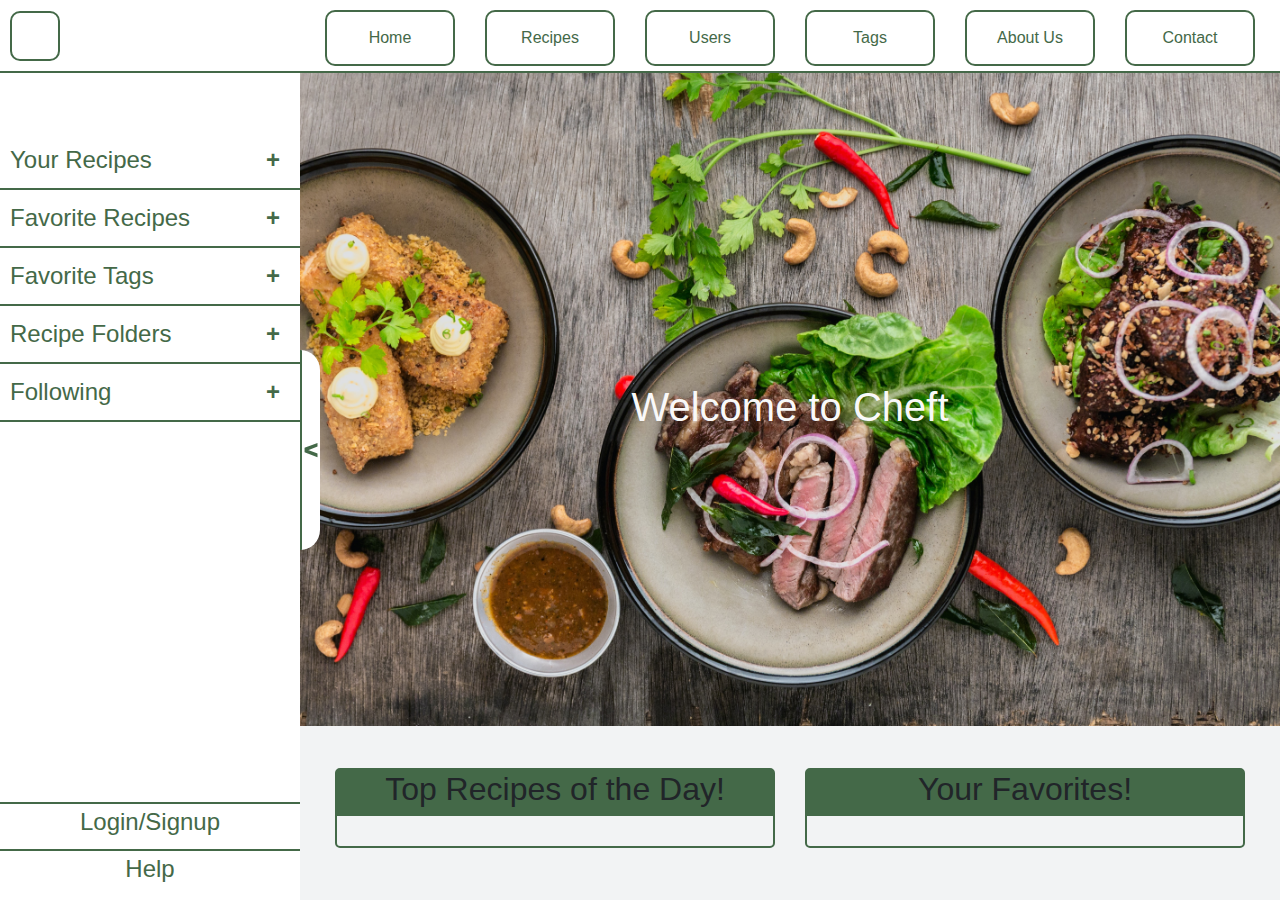
==== commit 5fddcebe: "Added some styling and polished up some features, likely last update for the project" ====
--- a/app/index/index.html
+++ b/app/index/index.html
@@ -58,7 +58,7 @@
                                 <h2>Top Recipes of the Day!</h2>
                             </div>
                             <!-- this begins the main "body" of the widget or the section that were creating-->
-                            <div id="returnPopular" class="widget-body">
+                            <div id="returnPopular" class="widget-body row">
 
                             </div>
                         </div>
@@ -70,7 +70,7 @@
                             <div class="widget-header">
                                 <h2>Your Favorites!</h2>
                             </div>
-                            <div id="returnFavorite" class="widget-body">
+                            <div id="returnFavorite" class="widget-body row">
 
                             </div>
                         </div>
--- a/app/index/index.css
+++ b/app/index/index.css
@@ -13,4 +13,13 @@
     margin-right: -20px;
     margin-bottom: 20px;
     color: #f9f9f9;
+}
+
+.recipes-return {
+    border: solid;
+    border-radius: 5px;
+    border-color: #446948;
+    border-width: 2px;
+    padding: 5px;
+    margin-bottom: 10px;
 }--- a/global/css/site.css
+++ b/global/css/site.css
@@ -381,7 +381,7 @@
     border: solid;
     border-width: 2px;
     border-radius: 5px;
-    border-color: #E7E9EB;
+    border-color: #446948;
     margin-bottom: 20px;
 }
 
@@ -390,12 +390,13 @@
     display: flex;
     justify-content: center;
     align-items: center;
-    background-color: #E7E9EB;
+    background-color: #446948;
 }
 
 .widget-body
 {
     padding: 15px;
+    margin: 0;
 }
 
 .widget-entry
